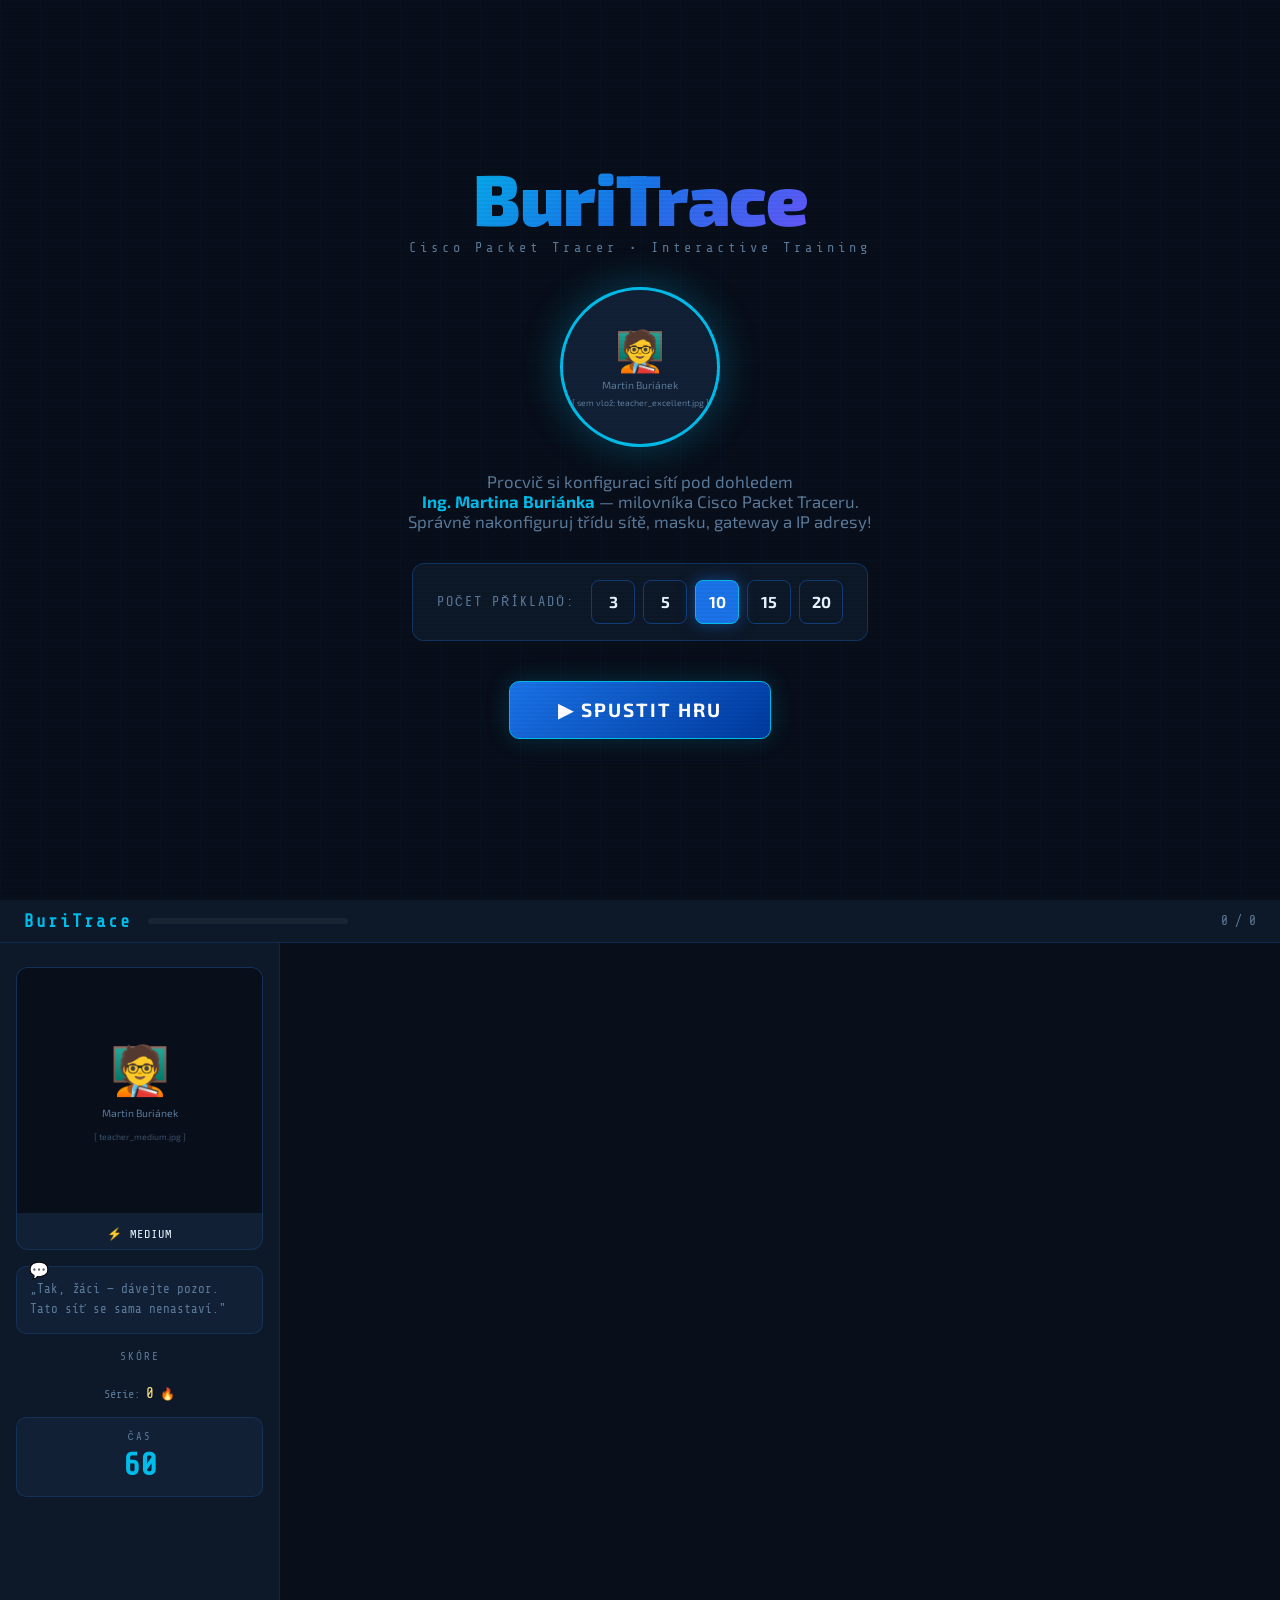
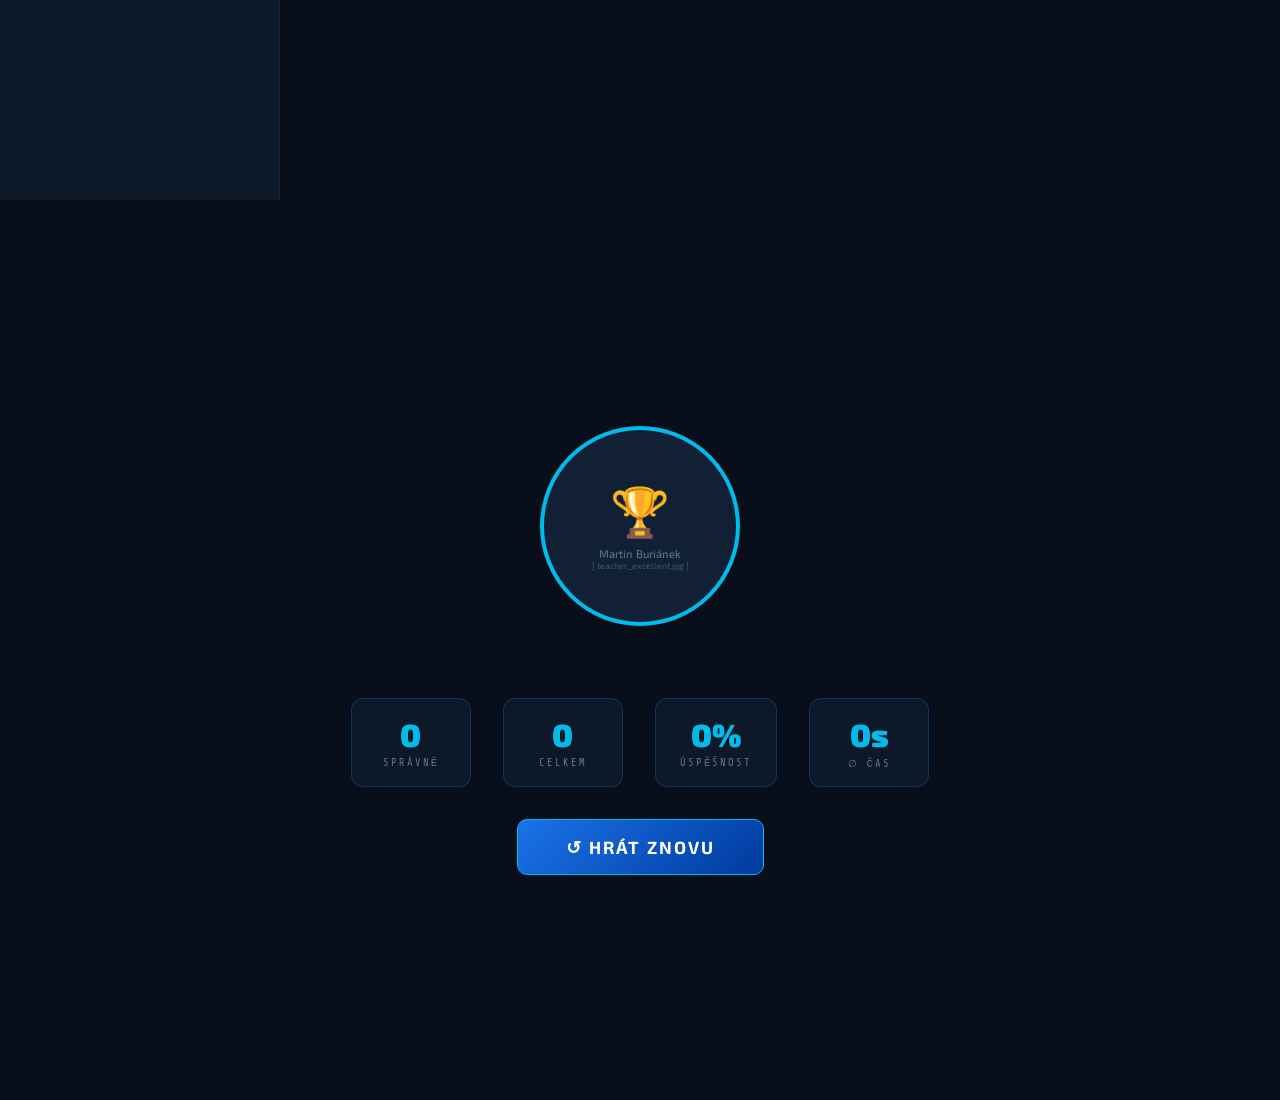
==== index.html @ 10b97a5f "Rename" ====
<!DOCTYPE html>
<html lang="cs">
<head>
<meta charset="UTF-8">
<meta name="viewport" content="width=device-width, initial-scale=1.0">
<title>BuriTrace — Cisco Packet Tracer Hra</title>
<link href="https://fonts.googleapis.com/css2?family=Share+Tech+Mono&family=Exo+2:wght@400;600;700;900&display=swap" rel="stylesheet">
<link rel="stylesheet" href="style.css">
</head>
<body>
<div class="scanline"></div>

<!-- MENU -->
<div id="screen-menu" class="screen active">
  <div class="logo-wrap">
    <div class="logo-title">BuriTrace</div>
    <div class="logo-sub">Cisco Packet Tracer • Interactive Training</div>
  </div>

  <div class="mascot-teaser-placeholder" id="menu-mascot">
    <div class="placeholder-icon">🧑‍🏫</div>
    <div>Martin Buriánek</div>
    <div style="font-size:0.55rem;margin-top:2px;">[ sem vlož: teacher_excellent.jpg ]</div>
  </div>

  <p class="menu-desc">
    Procvič si konfiguraci sítí pod dohledem<br>
    <strong>Ing. Martina Buriánka</strong> — milovníka Cisco Packet Traceru.
    Správně nakonfiguruj třídu sítě, masku, gateway a IP adresy!
  </p>

  <div class="count-selector">
    <span class="count-label">POČET PŘÍKLADŮ:</span>
    <div class="count-btns" id="count-btns">
      <button class="count-btn" data-val="3">3</button>
      <button class="count-btn" data-val="5">5</button>
      <button class="count-btn selected" data-val="10">10</button>
      <button class="count-btn" data-val="15">15</button>
      <button class="count-btn" data-val="20">20</button>
    </div>
  </div>

  <button class="btn-start" id="btn-start">▶ SPUSTIT HRU</button>
</div>

<!-- GAME -->
<div id="screen-game" class="screen">
  <div class="topbar">
    <span class="topbar-title">BuriTrace</span>
    <div class="progress-bar-wrap">
      <div class="progress-bar-fill" id="progress-fill" style="width:0%"></div>
    </div>
    <span class="topbar-progress" id="topbar-progress">0 / 0</span>
  </div>

  <div class="sidebar">
    <!-- Teacher -->
    <div class="teacher-panel" id="teacher-panel">
      <div class="teacher-img-wrap" id="teacher-img-wrap">
        <div class="teacher-placeholder" id="teacher-placeholder">
          <div class="ph-icon">🧑‍🏫</div>
          <div style="font-size:0.65rem">Martin Buriánek</div>
          <div style="font-size:0.55rem;margin-top:4px;opacity:0.6" id="ph-emotion-hint">[ teacher_medium.jpg ]</div>
        </div>
        <img id="teacher-img" src="" alt="Martin Buriánek" style="display:none; position:absolute;inset:0;width:100%;height:100%;object-fit:cover">
      </div>
      <div class="emotion-bar" id="emotion-bar">
        <span></span><span></span><span></span><span></span><span></span>
      </div>
      <div class="emotion-label" id="emotion-label">⚡ MEDIUM</div>
    </div>

    <!-- Comment -->
    <div class="teacher-comment" id="teacher-comment">
      „Tak, žáci — dávejte pozor. Tato síť se sama nenastaví."
    </div>

    <!-- Score -->
    <div class="score-meter">
      <div class="score-label">SKÓRE</div>
      <div class="score-hearts" id="score-hearts"></div>
    </div>

    <!-- Streak -->
    <div class="streak-display">Série: <span id="streak-display">0</span> 🔥</div>

    <!-- Timer -->
    <div class="timer-display">
      <div class="timer-label">ČAS</div>
      <div class="timer-value" id="timer-value">60</div>
    </div>
  </div>

  <div class="game-main" id="game-main">
    <!-- injected by JS -->
  </div>
</div>

<!-- RESULTS -->
<div id="screen-results" class="screen">
  <div class="result-teacher-placeholder" id="result-teacher-wrap">
    <div style="font-size:3rem">🏆</div>
    <div style="font-size:0.7rem;margin-top:6px">Martin Buriánek</div>
    <div style="font-size:0.55rem;opacity:0.6" id="result-ph-hint">[ teacher_excellent.jpg ]</div>
  </div>
  <div class="stars-display" id="result-stars"></div>
  <div class="result-title" id="result-title"></div>
  <div class="result-subtitle" id="result-subtitle"></div>
  <div class="result-stats">
    <div class="result-stat">
      <div class="result-stat-val" id="res-correct">0</div>
      <div class="result-stat-key">SPRÁVNĚ</div>
    </div>
    <div class="result-stat">
      <div class="result-stat-val" id="res-total">0</div>
      <div class="result-stat-key">CELKEM</div>
    </div>
    <div class="result-stat">
      <div class="result-stat-val" id="res-pct">0%</div>
      <div class="result-stat-key">ÚSPĚŠNOST</div>
    </div>
    <div class="result-stat">
      <div class="result-stat-val" id="res-time">0s</div>
      <div class="result-stat-key">∅ ČAS</div>
    </div>
  </div>
  <button class="btn-restart" id="btn-restart">↺ HRÁT ZNOVU</button>
</div>

<div class="tooltip" id="tooltip"></div>

<script src="script.js"></script>
</body>
</html>
---- style.css ----
:root {
  --cisco-blue: #1a73e8;
  --cisco-dark: #003a6b;
  --cisco-accent: #00bceb;
  --bg-dark: #080e1a;
  --bg-panel: #0d1828;
  --bg-card: #112035;
  --border-glow: #1a73e8;
  --text-main: #e8f4ff;
  --text-muted: #5a7a9a;
  --text-mono: #00bceb;
  --green: #00e676;
  --red: #ff1744;
  --orange: #ff9100;
  --yellow: #ffe57f;
  --furious: #ff1744;
  --angry: #ff6d00;
  --medium: #ffd600;
  --good: #69f0ae;
  --excellent: #00e5ff;
}
* { margin:0; padding:0; box-sizing:border-box; }
body {
  background: var(--bg-dark);
  color: var(--text-main);
  font-family: 'Exo 2', sans-serif;
  min-height: 100vh;
  overflow-x: hidden;
}

/* GRID BG */
body::before {
  content: '';
  position: fixed;
  inset: 0;
  background-image:
    linear-gradient(rgba(26,115,232,0.04) 1px, transparent 1px),
    linear-gradient(90deg, rgba(26,115,232,0.04) 1px, transparent 1px);
  background-size: 40px 40px;
  pointer-events: none;
  z-index: 0;
}

.scanline {
  position: fixed;
  inset: 0;
  background: repeating-linear-gradient(0deg, transparent, transparent 2px, rgba(0,0,0,0.03) 2px, rgba(0,0,0,0.03) 4px);
  pointer-events: none;
  z-index: 999;
}

/* ─── SCREENS ─── */
.screen { display:none; position:relative; z-index:1; }
.screen.active { display:block; }

/* ─── MENU SCREEN ─── */
#screen-menu {
  min-height: 100vh;
  display: flex;
  flex-direction: column;
  align-items: center;
  justify-content: center;
  padding: 2rem;
  text-align: center;
}
#screen-menu.active { display:flex; }

.logo-wrap {
  margin-bottom: 2rem;
  animation: floatLogo 3s ease-in-out infinite;
}
@keyframes floatLogo { 0%,100%{transform:translateY(0)} 50%{transform:translateY(-8px)} }

.logo-title {
  font-size: clamp(2.5rem,6vw,4.5rem);
  font-weight: 900;
  letter-spacing: -1px;
  background: linear-gradient(135deg, var(--cisco-accent), var(--cisco-blue), #7c4dff);
  -webkit-background-clip: text;
  -webkit-text-fill-color: transparent;
  background-clip: text;
  line-height: 1;
}
.logo-sub {
  font-family: 'Share Tech Mono', monospace;
  font-size: 0.85rem;
  color: var(--text-muted);
  letter-spacing: 4px;
  margin-top: 0.4rem;
}

.mascot-teaser {
  width: 160px;
  height: 160px;
  border-radius: 50%;
  border: 3px solid var(--cisco-accent);
  box-shadow: 0 0 40px rgba(0,188,235,0.3), 0 0 80px rgba(0,188,235,0.1);
  object-fit: cover;
  margin: 0 auto 1.5rem;
  display: block;
  background: var(--bg-card);
}
.mascot-teaser-placeholder {
  width: 160px;
  height: 160px;
  border-radius: 50%;
  border: 3px solid var(--cisco-accent);
  box-shadow: 0 0 40px rgba(0,188,235,0.3);
  margin: 0 auto 1.5rem;
  background: var(--bg-card);
  display: flex;
  flex-direction: column;
  align-items: center;
  justify-content: center;
  font-size: 0.65rem;
  color: var(--text-muted);
  text-align: center;
  gap: 4px;
}
.mascot-teaser-placeholder .placeholder-icon { font-size: 2.5rem; }

.menu-desc {
  font-size: 1.05rem;
  color: var(--text-muted);
  margin-bottom: 2rem;
  max-width: 480px;
}
.menu-desc strong { color: var(--cisco-accent); }

.count-selector {
  display: flex;
  align-items: center;
  gap: 1rem;
  margin-bottom: 2.5rem;
  background: var(--bg-panel);
  border: 1px solid rgba(26,115,232,0.3);
  border-radius: 12px;
  padding: 1rem 1.5rem;
}
.count-label {
  font-size: 0.85rem;
  color: var(--text-muted);
  font-family: 'Share Tech Mono', monospace;
  letter-spacing: 2px;
}
.count-btns { display:flex; gap:0.5rem; flex-wrap:wrap; justify-content:center; }
.count-btn {
  width: 44px; height: 44px;
  border-radius: 8px;
  border: 1px solid rgba(26,115,232,0.4);
  background: transparent;
  color: var(--text-main);
  font-family: 'Exo 2', sans-serif;
  font-weight: 700;
  font-size: 1rem;
  cursor: pointer;
  transition: all 0.2s;
}
.count-btn:hover { border-color: var(--cisco-accent); color: var(--cisco-accent); }
.count-btn.selected {
  background: var(--cisco-blue);
  border-color: var(--cisco-accent);
  color: #fff;
  box-shadow: 0 0 16px rgba(26,115,232,0.5);
}

.btn-start {
  padding: 1rem 3rem;
  font-size: 1.2rem;
  font-weight: 700;
  font-family: 'Exo 2', sans-serif;
  background: linear-gradient(135deg, var(--cisco-blue), #003a9e);
  border: 1px solid var(--cisco-accent);
  border-radius: 10px;
  color: #fff;
  cursor: pointer;
  letter-spacing: 2px;
  text-transform: uppercase;
  transition: all 0.2s;
  box-shadow: 0 0 24px rgba(0,188,235,0.2);
  position: relative;
  overflow: hidden;
}
.btn-start::before {
  content: '';
  position: absolute;
  top: -50%; left: -60%;
  width: 40%; height: 200%;
  background: rgba(255,255,255,0.1);
  transform: skewX(-20deg);
  transition: left 0.4s;
}
.btn-start:hover::before { left: 120%; }
.btn-start:hover {
  box-shadow: 0 0 40px rgba(0,188,235,0.5);
  transform: translateY(-2px);
}

/* ─── GAME SCREEN ─── */
#screen-game {
  min-height: 100vh;
  display: grid;
  grid-template-columns: 280px 1fr;
  grid-template-rows: auto 1fr;
  gap: 0;
}
#screen-game.active { display:grid; }

@media(max-width: 900px) {
  #screen-game.active { display:flex; flex-direction:column; }
}

/* TOP BAR */
.topbar {
  grid-column: 1/-1;
  background: var(--bg-panel);
  border-bottom: 1px solid rgba(26,115,232,0.2);
  display: flex;
  align-items: center;
  gap: 1rem;
  padding: 0.7rem 1.5rem;
}
.topbar-title {
  font-size: 1.1rem;
  font-weight: 700;
  color: var(--cisco-accent);
  font-family: 'Share Tech Mono', monospace;
  letter-spacing: 2px;
}
.topbar-progress {
  font-size: 0.8rem;
  color: var(--text-muted);
  font-family: 'Share Tech Mono', monospace;
  margin-left: auto;
}
.progress-bar-wrap {
  width: 200px;
  height: 6px;
  background: rgba(255,255,255,0.05);
  border-radius: 3px;
  overflow: hidden;
}
.progress-bar-fill {
  height: 100%;
  background: linear-gradient(90deg, var(--cisco-blue), var(--cisco-accent));
  border-radius: 3px;
  transition: width 0.5s ease;
}

/* SIDEBAR */
.sidebar {
  background: var(--bg-panel);
  border-right: 1px solid rgba(26,115,232,0.15);
  display: flex;
  flex-direction: column;
  align-items: center;
  padding: 1.5rem 1rem;
  gap: 1rem;
}

.teacher-panel {
  width: 100%;
  background: var(--bg-card);
  border: 1px solid rgba(26,115,232,0.2);
  border-radius: 12px;
  overflow: hidden;
}
.teacher-img-wrap {
  width: 100%;
  aspect-ratio: 1;
  position: relative;
  overflow: hidden;
}
.teacher-img-wrap img {
  width: 100%; height: 100%;
  object-fit: cover;
  display: block;
  transition: opacity 0.4s;
}
.teacher-placeholder {
  width: 100%; height: 100%;
  background: var(--bg-dark);
  display: flex;
  flex-direction: column;
  align-items: center;
  justify-content: center;
  gap: 8px;
  color: var(--text-muted);
  font-size: 0.7rem;
  text-align: center;
  padding: 1rem;
}
.teacher-placeholder .ph-icon { font-size: 3rem; }
.emotion-label {
  padding: 0.5rem;
  text-align: center;
  font-size: 0.75rem;
  font-family: 'Share Tech Mono', monospace;
  letter-spacing: 1px;
  transition: all 0.4s;
}
.emotion-bar {
  display: flex;
  height: 6px;
}
.emotion-bar span {
  flex: 1;
  transition: all 0.4s;
}

/* SCORE METER */
.score-meter {
  width: 100%;
}
.score-label {
  font-size: 0.7rem;
  color: var(--text-muted);
  font-family: 'Share Tech Mono', monospace;
  letter-spacing: 2px;
  margin-bottom: 6px;
  text-align: center;
}
.score-hearts {
  display: flex;
  justify-content: center;
  gap: 4px;
  flex-wrap: wrap;
}
.heart {
  font-size: 1.1rem;
  transition: all 0.3s;
  filter: grayscale(1) opacity(0.3);
}
.heart.active { filter: none; }

/* TIMER */
.timer-display {
  width: 100%;
  text-align: center;
  background: var(--bg-card);
  border: 1px solid rgba(26,115,232,0.2);
  border-radius: 10px;
  padding: 0.8rem;
}
.timer-label {
  font-size: 0.65rem;
  color: var(--text-muted);
  font-family: 'Share Tech Mono', monospace;
  letter-spacing: 2px;
  margin-bottom: 4px;
}
.timer-value {
  font-family: 'Share Tech Mono', monospace;
  font-size: 2rem;
  font-weight: bold;
  color: var(--cisco-accent);
  transition: color 0.3s;
}
.timer-value.warn { color: var(--orange); }
.timer-value.danger { color: var(--red); animation: pulse 0.5s infinite; }
@keyframes pulse { 0%,100%{opacity:1} 50%{opacity:0.5} }

.streak-display {
  font-family: 'Share Tech Mono', monospace;
  font-size: 0.75rem;
  color: var(--text-muted);
  text-align: center;
}
.streak-display span { color: var(--yellow); font-size: 0.9rem; }

/* MAIN CONTENT */
.game-main {
  padding: 1.5rem;
  overflow-y: auto;
  display: flex;
  flex-direction: column;
  gap: 1.2rem;
}

.task-header {
  display: flex;
  align-items: center;
  gap: 1rem;
}
.task-num {
  font-family: 'Share Tech Mono', monospace;
  font-size: 0.75rem;
  color: var(--text-muted);
  letter-spacing: 2px;
  white-space: nowrap;
}
.task-title {
  font-size: 1.25rem;
  font-weight: 700;
  color: var(--text-main);
}

/* NETWORK DIAGRAM */
.network-diagram {
  background: var(--bg-panel);
  border: 1px solid rgba(26,115,232,0.25);
  border-radius: 12px;
  padding: 1.5rem;
}
.diagram-title {
  font-size: 0.7rem;
  color: var(--text-muted);
  font-family: 'Share Tech Mono', monospace;
  letter-spacing: 3px;
  margin-bottom: 1rem;
  text-transform: uppercase;
}
.network-svg-wrap {
  width: 100%;
  overflow-x: auto;
}
.network-svg-wrap svg {
  min-width: 340px;
  width: 100%;
  max-width: 600px;
  display: block;
  margin: 0 auto;
}

/* TASK PANEL */
.task-panel {
  background: var(--bg-panel);
  border: 1px solid rgba(26,115,232,0.25);
  border-radius: 12px;
  padding: 1.5rem;
}
.task-panel h3 {
  font-size: 0.7rem;
  color: var(--text-muted);
  font-family: 'Share Tech Mono', monospace;
  letter-spacing: 3px;
  margin-bottom: 1.2rem;
  text-transform: uppercase;
}

.task-desc {
  font-size: 0.95rem;
  color: var(--text-muted);
  margin-bottom: 1.2rem;
  line-height: 1.6;
}
.task-desc strong { color: var(--cisco-accent); }

/* FORM GRID */
.form-grid {
  display: grid;
  grid-template-columns: 1fr 1fr;
  gap: 1rem;
}
@media(max-width:600px) { .form-grid { grid-template-columns: 1fr; } }

.field-group {
  display: flex;
  flex-direction: column;
  gap: 0.4rem;
}
.field-label {
  font-size: 0.7rem;
  font-family: 'Share Tech Mono', monospace;
  color: var(--text-muted);
  letter-spacing: 2px;
  text-transform: uppercase;
}
.field-input {
  background: var(--bg-dark);
  border: 1px solid rgba(26,115,232,0.3);
  border-radius: 6px;
  padding: 0.55rem 0.8rem;
  color: var(--text-mono);
  font-family: 'Share Tech Mono', monospace;
  font-size: 0.95rem;
  outline: none;
  transition: border-color 0.2s, box-shadow 0.2s;
  width: 100%;
}
.field-input:focus {
  border-color: var(--cisco-accent);
  box-shadow: 0 0 10px rgba(0,188,235,0.15);
}
.field-input.correct {
  border-color: var(--green);
  box-shadow: 0 0 10px rgba(0,230,118,0.2);
  background: rgba(0,230,118,0.05);
  color: var(--green);
}
.field-input.wrong {
  border-color: var(--red);
  box-shadow: 0 0 10px rgba(255,23,68,0.2);
  background: rgba(255,23,68,0.05);
  color: var(--red);
  animation: shake 0.3s;
}
@keyframes shake {
  0%,100%{transform:translateX(0)}
  25%{transform:translateX(-6px)}
  75%{transform:translateX(6px)}
}

.field-hint {
  font-size: 0.65rem;
  color: var(--text-muted);
  font-family: 'Share Tech Mono', monospace;
}

/* SELECT */
.field-select {
  background: var(--bg-dark);
  border: 1px solid rgba(26,115,232,0.3);
  border-radius: 6px;
  padding: 0.55rem 0.8rem;
  color: var(--text-mono);
  font-family: 'Share Tech Mono', monospace;
  font-size: 0.95rem;
  outline: none;
  cursor: pointer;
  transition: border-color 0.2s;
  width: 100%;
  appearance: none;
}
.field-select:focus { border-color: var(--cisco-accent); }
.field-select.correct { border-color: var(--green); color: var(--green); }
.field-select.wrong { border-color: var(--red); color: var(--red); }
.field-select option { background: var(--bg-dark); color: var(--text-main); }

/* BUTTONS */
.btn-check {
  margin-top: 1.5rem;
  padding: 0.85rem 2.5rem;
  font-size: 1rem;
  font-weight: 700;
  font-family: 'Exo 2', sans-serif;
  background: linear-gradient(135deg, var(--cisco-blue), #003a9e);
  border: 1px solid var(--cisco-accent);
  border-radius: 8px;
  color: #fff;
  cursor: pointer;
  letter-spacing: 2px;
  text-transform: uppercase;
  transition: all 0.2s;
}
.btn-check:hover {
  box-shadow: 0 0 24px rgba(0,188,235,0.4);
  transform: translateY(-1px);
}
.btn-check:disabled { opacity: 0.5; cursor: not-allowed; transform: none; }

.btn-next {
  margin-top: 1rem;
  padding: 0.85rem 2.5rem;
  font-size: 1rem;
  font-weight: 700;
  font-family: 'Exo 2', sans-serif;
  background: linear-gradient(135deg, #00695c, #004d40);
  border: 1px solid var(--green);
  border-radius: 8px;
  color: #fff;
  cursor: pointer;
  letter-spacing: 2px;
  text-transform: uppercase;
  transition: all 0.2s;
  display: none;
}
.btn-next:hover {
  box-shadow: 0 0 24px rgba(0,230,118,0.3);
  transform: translateY(-1px);
}

/* FEEDBACK BANNER */
.feedback-banner {
  display: none;
  margin-top: 1rem;
  padding: 1rem 1.2rem;
  border-radius: 8px;
  font-size: 0.9rem;
  font-family: 'Share Tech Mono', monospace;
  line-height: 1.6;
}
.feedback-banner.success {
  display: block;
  background: rgba(0,230,118,0.08);
  border: 1px solid rgba(0,230,118,0.4);
  color: var(--green);
}
.feedback-banner.fail {
  display: block;
  background: rgba(255,23,68,0.08);
  border: 1px solid rgba(255,23,68,0.4);
  color: var(--red);
}

/* ─── RESULTS SCREEN ─── */
#screen-results {
  min-height: 100vh;
  display: flex;
  flex-direction: column;
  align-items: center;
  justify-content: center;
  padding: 2rem;
  text-align: center;
}
#screen-results.active { display:flex; }

.result-teacher {
  width: 200px;
  height: 200px;
  border-radius: 50%;
  object-fit: cover;
  border: 4px solid var(--cisco-accent);
  box-shadow: 0 0 60px rgba(0,188,235,0.4);
  margin-bottom: 1.5rem;
}
.result-teacher-placeholder {
  width: 200px;
  height: 200px;
  border-radius: 50%;
  border: 4px solid var(--cisco-accent);
  background: var(--bg-card);
  display: flex;
  flex-direction: column;
  align-items: center;
  justify-content: center;
  margin-bottom: 1.5rem;
  font-size: 0.7rem;
  color: var(--text-muted);
}
.result-title {
  font-size: 2.5rem;
  font-weight: 900;
  margin-bottom: 0.5rem;
}
.result-subtitle {
  font-family: 'Share Tech Mono', monospace;
  font-size: 0.85rem;
  color: var(--text-muted);
  margin-bottom: 2rem;
  letter-spacing: 2px;
}
.result-stats {
  display: flex;
  gap: 2rem;
  margin-bottom: 2rem;
  flex-wrap: wrap;
  justify-content: center;
}
.result-stat {
  background: var(--bg-panel);
  border: 1px solid rgba(26,115,232,0.3);
  border-radius: 12px;
  padding: 1rem 1.5rem;
  min-width: 120px;
}
.result-stat-val {
  font-size: 2rem;
  font-weight: 900;
  color: var(--cisco-accent);
}
.result-stat-key {
  font-size: 0.65rem;
  color: var(--text-muted);
  font-family: 'Share Tech Mono', monospace;
  letter-spacing: 2px;
  margin-top: 4px;
}
.btn-restart {
  padding: 1rem 3rem;
  font-size: 1.1rem;
  font-weight: 700;
  font-family: 'Exo 2', sans-serif;
  background: linear-gradient(135deg, var(--cisco-blue), #003a9e);
  border: 1px solid var(--cisco-accent);
  border-radius: 10px;
  color: #fff;
  cursor: pointer;
  letter-spacing: 2px;
  text-transform: uppercase;
  transition: all 0.2s;
}
.btn-restart:hover { box-shadow: 0 0 30px rgba(0,188,235,0.4); transform: translateY(-2px); }

/* EMOTION COLORS */
.emotion-furious .emotion-label { color: var(--furious); }
.emotion-furious .emotion-bar span { background: var(--furious); }
.emotion-furious .teacher-img-wrap { box-shadow: 0 0 30px rgba(255,23,68,0.4) inset; }

.emotion-angry .emotion-label { color: var(--angry); }
.emotion-angry .emotion-bar span { background: var(--angry); }

.emotion-medium .emotion-label { color: var(--medium); }
.emotion-medium .emotion-bar span { background: var(--medium); }

.emotion-good .emotion-label { color: var(--good); }
.emotion-good .emotion-bar span { background: var(--good); }

.emotion-excellent .emotion-label { color: var(--excellent); }
.emotion-excellent .emotion-bar span { background: var(--excellent); }
.emotion-excellent .teacher-img-wrap { box-shadow: 0 0 30px rgba(0,229,255,0.4) inset; }

/* TOOLTIP */
.tooltip {
  position: fixed;
  background: var(--bg-panel);
  border: 1px solid var(--cisco-accent);
  border-radius: 8px;
  padding: 0.5rem 0.8rem;
  font-family: 'Share Tech Mono', monospace;
  font-size: 0.75rem;
  color: var(--cisco-accent);
  pointer-events: none;
  z-index: 1000;
  white-space: nowrap;
  opacity: 0;
  transition: opacity 0.2s;
}
.tooltip.visible { opacity: 1; }

/* CORRECT ANSWER DISPLAY */
.correct-answers {
  margin-top: 0.5rem;
  padding: 0.6rem 0.8rem;
  background: rgba(0,0,0,0.3);
  border-radius: 6px;
  font-size: 0.75rem;
  font-family: 'Share Tech Mono', monospace;
  color: var(--text-muted);
}
.correct-answers span { color: var(--cisco-accent); }

/* TEACHER COMMENT BUBBLE */
.teacher-comment {
  width: 100%;
  background: var(--bg-card);
  border: 1px solid rgba(26,115,232,0.2);
  border-radius: 10px;
  padding: 0.8rem;
  font-size: 0.78rem;
  font-family: 'Share Tech Mono', monospace;
  color: var(--text-muted);
  line-height: 1.6;
  min-height: 60px;
  transition: all 0.4s;
  position: relative;
}
.teacher-comment::before {
  content: '💬';
  position: absolute;
  top: -8px;
  left: 12px;
  font-size: 1rem;
}

/* STARS */
.stars-display { font-size: 1.4rem; letter-spacing: 2px; margin-bottom: 0.5rem; }

/* FIELD FULL WIDTH */
.field-full { grid-column: 1/-1; }
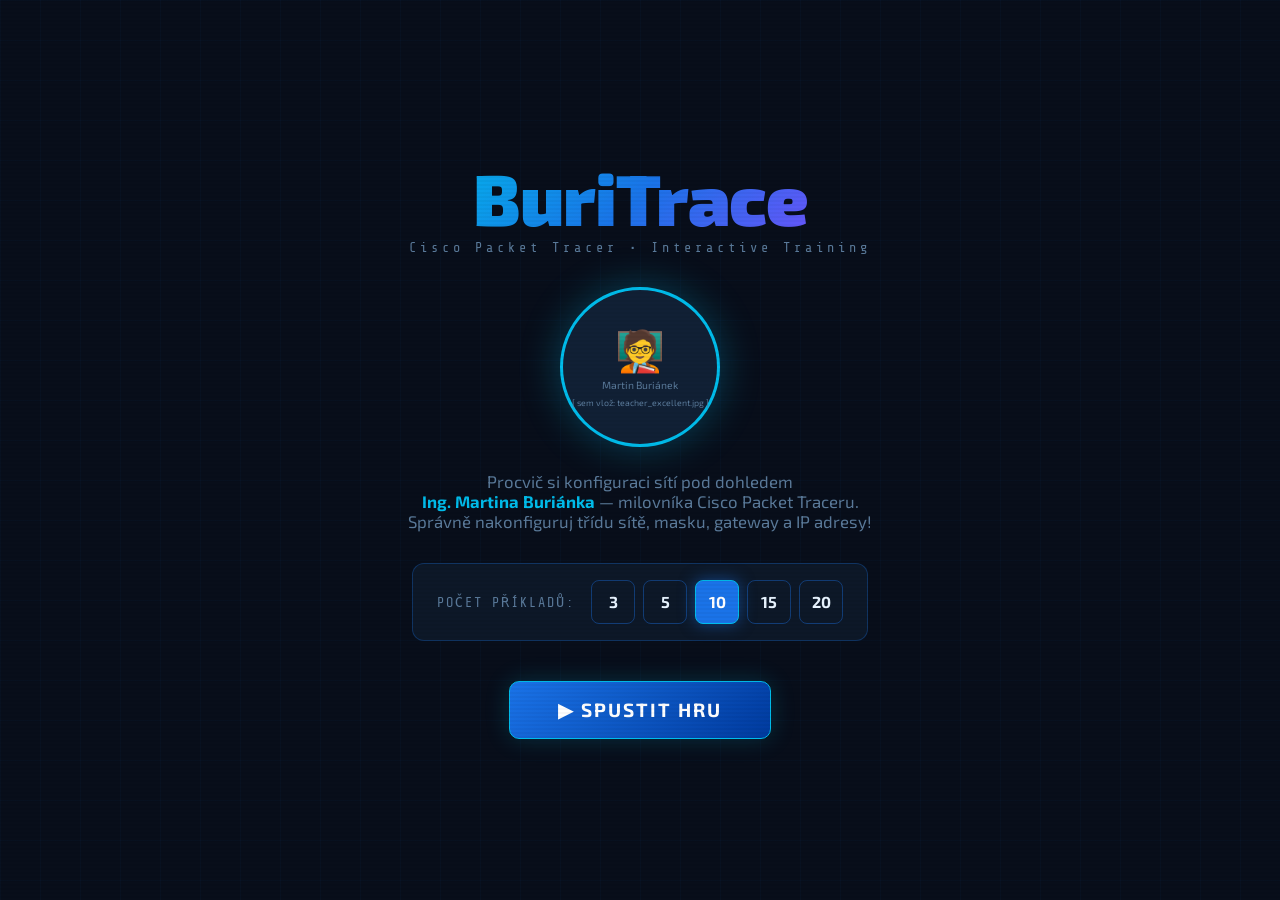
==== commit 8ca2c114: "Add menu button and update screen display logic" ====
--- a/index.html
+++ b/index.html
@@ -47,6 +47,7 @@
 <div id="screen-game" class="screen">
   <div class="topbar">
     <span class="topbar-title">BuriTrace</span>
+    <button class="btn-menu" id="btn-menu">← Menu</button>
     <div class="progress-bar-wrap">
       <div class="progress-bar-fill" id="progress-fill" style="width:0%"></div>
     </div>
--- a/style.css
+++ b/style.css
@@ -55,15 +55,15 @@
 
 /* ─── MENU SCREEN ─── */
 #screen-menu {
+  display: none;
   min-height: 100vh;
-  display: flex;
   flex-direction: column;
   align-items: center;
   justify-content: center;
   padding: 2rem;
   text-align: center;
 }
-#screen-menu.active { display:flex; }
+#screen-menu.active { display: flex; }
 
 .logo-wrap {
   margin-bottom: 2rem;
@@ -198,13 +198,13 @@
 
 /* ─── GAME SCREEN ─── */
 #screen-game {
+  display: none;
   min-height: 100vh;
-  display: grid;
   grid-template-columns: 280px 1fr;
   grid-template-rows: auto 1fr;
   gap: 0;
 }
-#screen-game.active { display:grid; }
+#screen-game.active { display: grid; }
 
 @media(max-width: 900px) {
   #screen-game.active { display:flex; flex-direction:column; }
@@ -227,6 +227,24 @@
   font-family: 'Share Tech Mono', monospace;
   letter-spacing: 2px;
 }
+.btn-menu {
+  background: transparent;
+  border: 1px solid rgba(26,115,232,0.3);
+  border-radius: 6px;
+  color: var(--text-muted);
+  cursor: pointer;
+  font-family: 'Share Tech Mono', monospace;
+  font-size: 0.75rem;
+  padding: 0.35rem 0.7rem;
+  transition: all 0.2s;
+  white-space: nowrap;
+}
+.btn-menu:hover {
+  border-color: var(--cisco-accent);
+  color: var(--cisco-accent);
+  box-shadow: 0 0 10px rgba(0,188,235,0.15);
+}
+
 .topbar-progress {
   font-size: 0.8rem;
   color: var(--text-muted);
@@ -595,15 +613,15 @@
 
 /* ─── RESULTS SCREEN ─── */
 #screen-results {
+  display: none;
   min-height: 100vh;
-  display: flex;
   flex-direction: column;
   align-items: center;
   justify-content: center;
   padding: 2rem;
   text-align: center;
 }
-#screen-results.active { display:flex; }
+#screen-results.active { display: flex; }
 
 .result-teacher {
   width: 200px;
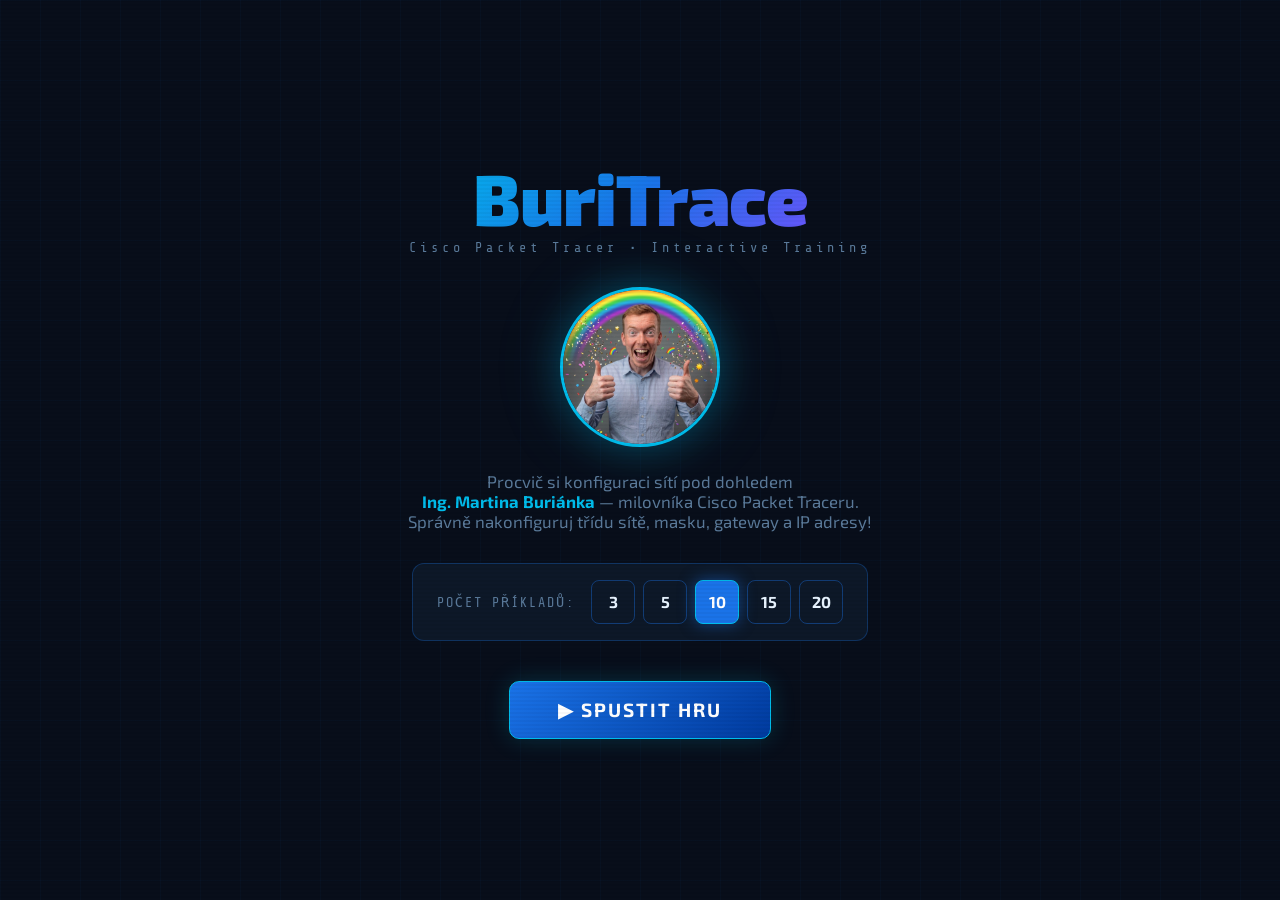
==== commit a6e9cf08: "Remove placeholder for mascot teaser and directly include image" ====
--- a/index.html
+++ b/index.html
@@ -17,11 +17,7 @@
     <div class="logo-sub">Cisco Packet Tracer • Interactive Training</div>
   </div>
 
-  <div class="mascot-teaser-placeholder" id="menu-mascot">
-    <div class="placeholder-icon">🧑‍🏫</div>
-    <div>Martin Buriánek</div>
-    <div style="font-size:0.55rem;margin-top:2px;">[ sem vlož: teacher_excellent.jpg ]</div>
-  </div>
+<img class="mascot-teaser" src="teacher/excellent.jpg">
 
   <p class="menu-desc">
     Procvič si konfiguraci sítí pod dohledem<br>
@@ -48,6 +44,7 @@
   <div class="topbar">
     <span class="topbar-title">BuriTrace</span>
     <button class="btn-menu" id="btn-menu">← Menu</button>
+    <button class="btn-help" id="btn-help">? Cheatsheet</button>
     <div class="progress-bar-wrap">
       <div class="progress-bar-fill" id="progress-fill" style="width:0%"></div>
     </div>
@@ -130,6 +127,13 @@
 
 <div class="tooltip" id="tooltip"></div>
 
+<div class="cheatsheet-overlay" id="cheatsheet-overlay">
+  <button class="cheatsheet-close" id="cheatsheet-close">&times;</button>
+  <div class="cheatsheet-modal">
+    <img class="cheatsheet-img" src="misc/cheatsheet.jpg" alt="Cheatsheet">
+  </div>
+</div>
+
 <script src="script.js"></script>
 </body>
 </html>
--- a/style.css
+++ b/style.css
@@ -519,12 +519,6 @@
   75%{transform:translateX(6px)}
 }
 
-.field-hint {
-  font-size: 0.65rem;
-  color: var(--text-muted);
-  font-family: 'Share Tech Mono', monospace;
-}
-
 /* SELECT */
 .field-select {
   background: var(--bg-dark);
@@ -776,3 +770,99 @@
 
 /* FIELD FULL WIDTH */
 .field-full { grid-column: 1/-1; }
+
+/* HELP BUTTON */
+.btn-help {
+  background: transparent;
+  border: 1px solid rgba(0,230,118,0.3);
+  border-radius: 6px;
+  color: var(--text-muted);
+  cursor: pointer;
+  font-family: 'Share Tech Mono', monospace;
+  font-size: 0.75rem;
+  padding: 0.35rem 0.7rem;
+  transition: all 0.2s;
+  white-space: nowrap;
+}
+.btn-help:hover {
+  border-color: var(--green);
+  color: var(--green);
+  box-shadow: 0 0 10px rgba(0,230,118,0.15);
+}
+
+/* CHEATSHEET OVERLAY */
+.cheatsheet-overlay {
+  position: fixed;
+  inset: 0;
+  background: rgba(0,0,0,0);
+  z-index: 2000;
+  display: flex;
+  align-items: center;
+  justify-content: center;
+  padding: 2rem;
+  pointer-events: none;
+  transition: background 0.3s ease;
+}
+.cheatsheet-overlay.open {
+  background: rgba(0,0,0,0.75);
+  pointer-events: auto;
+}
+
+.cheatsheet-modal {
+  position: relative;
+  max-width: 90vw;
+  max-height: 90vh;
+  transform: scale(0.85) translateY(20px);
+  opacity: 0;
+  transition: transform 0.3s ease, opacity 0.3s ease;
+}
+.cheatsheet-overlay.open .cheatsheet-modal {
+  transform: scale(1) translateY(0);
+  opacity: 1;
+}
+
+.cheatsheet-img {
+  display: block;
+  max-width: 100%;
+  max-height: 85vh;
+  border-radius: 12px;
+  box-shadow: 0 0 60px rgba(0,188,235,0.2);
+  border: 2px solid rgba(26,115,232,0.3);
+  cursor: zoom-in;
+  transition: transform 0.25s ease;
+}
+.cheatsheet-img.zoomed {
+  cursor: zoom-out;
+  transform: scale(1.8);
+}
+
+.cheatsheet-close {
+  position: fixed;
+  top: 1rem;
+  right: 1rem;
+  width: 36px;
+  height: 36px;
+  border-radius: 50%;
+  border: 2px solid var(--cisco-accent);
+  background: var(--bg-panel);
+  color: var(--cisco-accent);
+  font-size: 1.3rem;
+  cursor: pointer;
+  display: flex;
+  align-items: center;
+  justify-content: center;
+  transition: all 0.2s;
+  z-index: 2001;
+  line-height: 1;
+  opacity: 0;
+  pointer-events: none;
+}
+.cheatsheet-overlay.open .cheatsheet-close {
+  opacity: 1;
+  pointer-events: auto;
+}
+.cheatsheet-close:hover {
+  background: var(--cisco-accent);
+  color: #fff;
+  transform: scale(1.1);
+}
